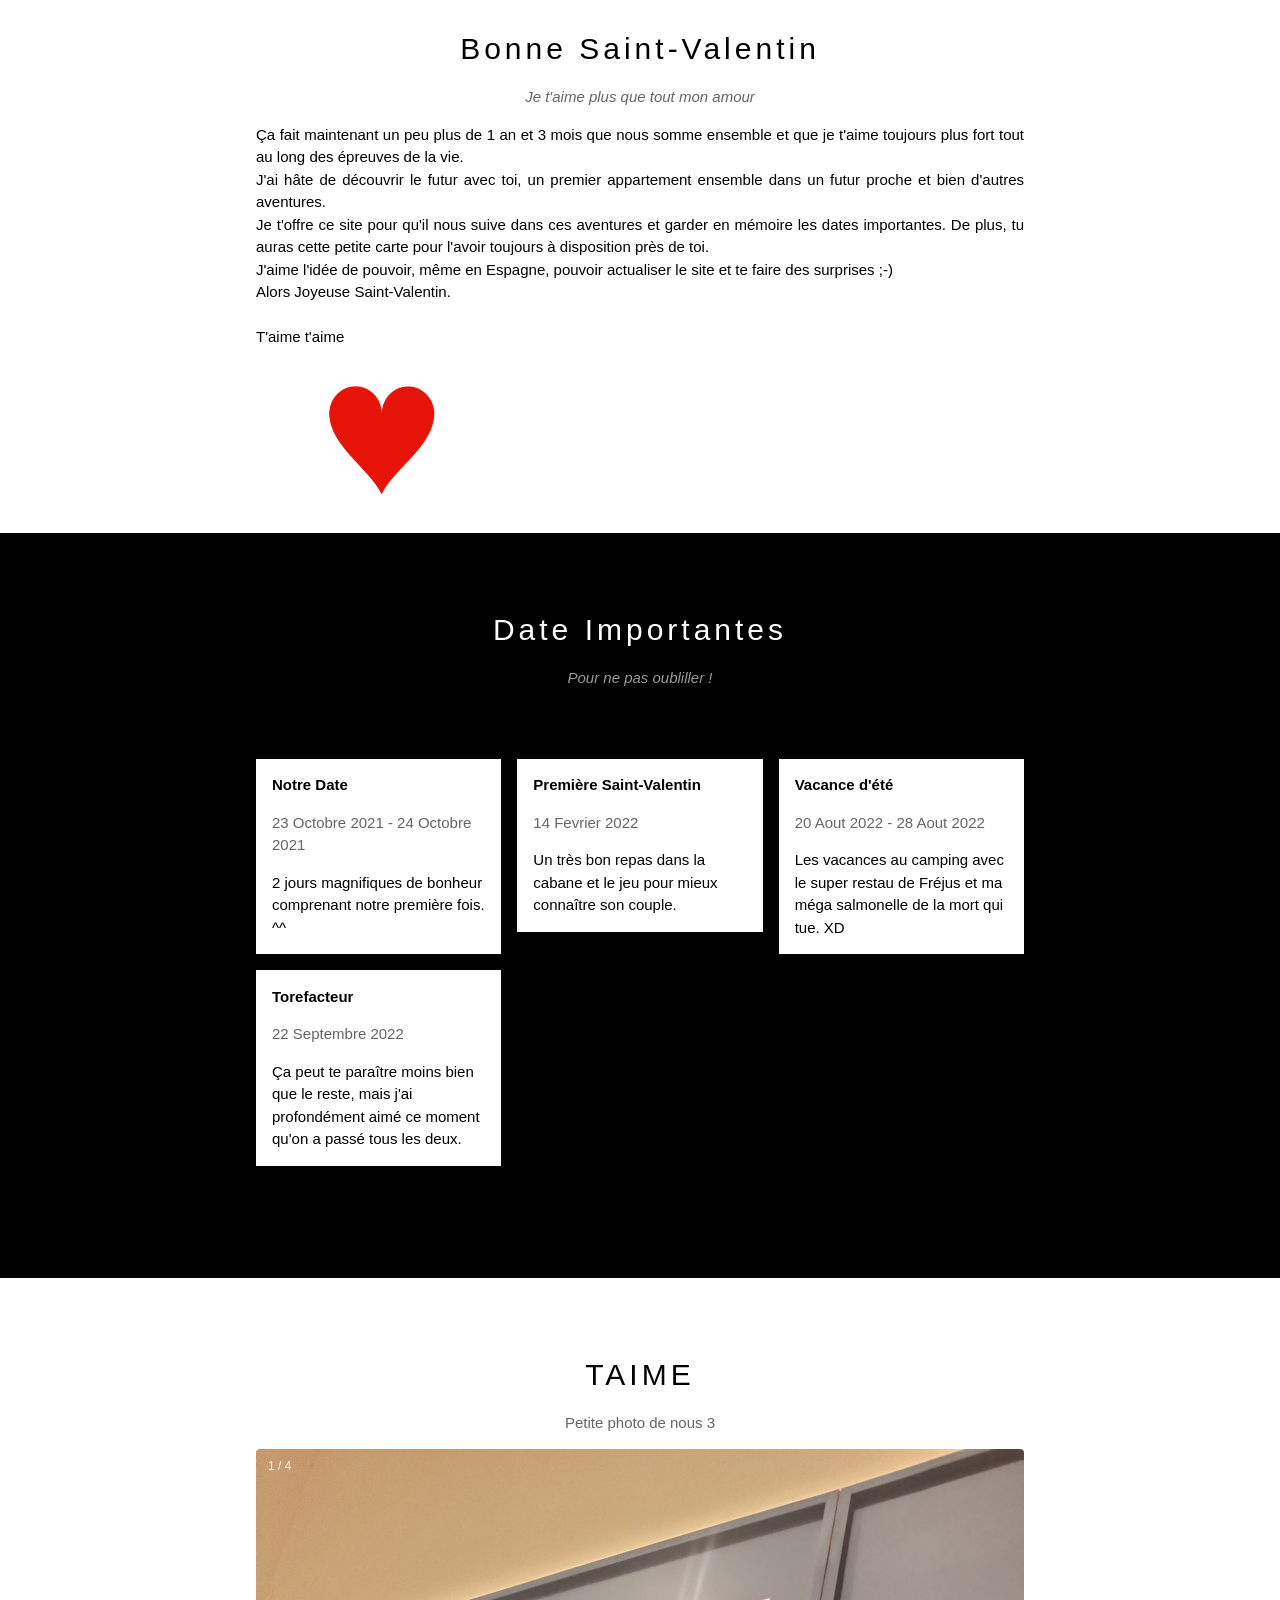
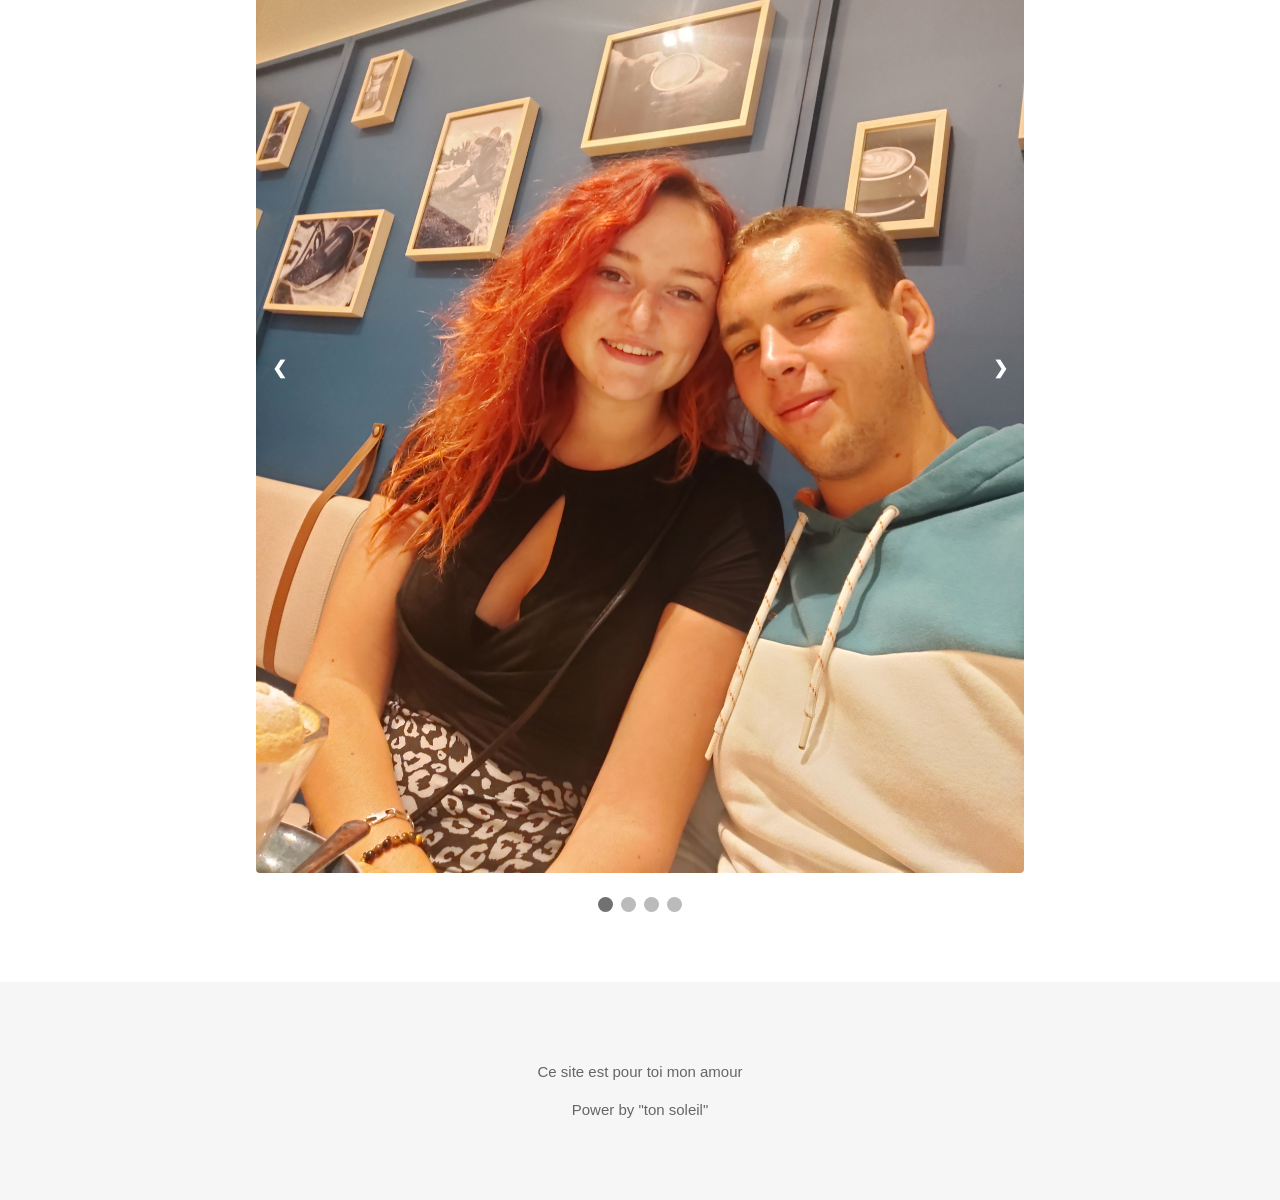
==== index.html @ 82c69081 "start new" ====
<!DOCTYPE html>
  <html lang="en">
    <meta charset="UTF-8">
    <title>Aurore <3</title>
    <meta charset="UTF-8">
    <meta name="viewport" content="width=device-width, initial-scale=1">
    <link rel="stylesheet" href="style.css">
    <link rel="stylesheet" href="https://www.w3schools.com/w3css/4/w3.css">
    <link rel="stylesheet" href="https://fonts.googleapis.com/css?family=Lato">
    <link rel="stylesheet" href="https://cdnjs.cloudflare.com/ajax/libs/font-awesome/4.7.0/css/font-awesome.min.css">
    <script src="index.js"></script>
    <body>
        <!-- The Band Section -->
        <div class="w3-container w3-content w3-center w3-padding-16" style="max-width:800px" id="band">
          <h2 class="w3-wide">Bonne Saint-Valentin</h2>
          <p class="w3-opacity"><i>Je t'aime plus que tout mon amour</i></p>
          <p class="w3-justify">
            Ça fait maintenant un peu plus de 1 an et 3 mois que nous somme ensemble et que je t'aime toujours plus fort tout au long des épreuves de la vie.</br>

            J'ai hâte de découvrir le futur avec toi, un premier appartement ensemble dans un futur proche et bien d'autres aventures.</br>
            
            Je t'offre ce site pour qu'il nous suive dans ces aventures et garder en mémoire les dates importantes. De plus, tu auras cette petite carte pour l'avoir toujours à disposition près de toi.</br>
            
            J'aime l'idée de pouvoir, même en Espagne, pouvoir actualiser le site et te faire des surprises ;-)</br>
            
            Alors Joyeuse Saint-Valentin.</br></br>
            
            T'aime t'aime
          </p>
          <div class="w3-row">
            <div class="w3-third">
              <img src="as-coeur-bal.png" class="w3-round" alt="Image amour" style="width:60%">
            </div>
          </div>
        </div>
      
        <!-- The Tour Section -->
        <div class="w3-black" id="tour">
          <div class="w3-container w3-content w3-padding-64" style="max-width:800px">
            <h2 class="w3-wide w3-center">Date Importantes</h2>
            <p class="w3-opacity w3-center"><i>Pour ne pas oubliller !</i></p><br>

            <div class="w3-row-padding w3-padding-32" style="margin:0 -16px">
              <div class="w3-third w3-margin-bottom">
                <div class="w3-container w3-white">
                  <p><b>Notre Date</b></p>
                  <p class="w3-opacity">23 Octobre 2021 - 24 Octobre 2021</p>
                  <p>2 jours magnifiques de bonheur comprenant notre première fois. ^^</p>
                </div>
              </div>
              <div class="w3-third w3-margin-bottom">
                <div class="w3-container w3-white">
                  <p><b>Première Saint-Valentin</b></p>
                  <p class="w3-opacity">14 Fevrier 2022</p>
                  <p>Un très bon repas dans la cabane et le jeu pour mieux connaître son couple.</p>
                </div>
              </div>
              <div class="w3-third w3-margin-bottom">
                <div class="w3-container w3-white">
                  <p><b>Vacance d'été</b></p>
                  <p class="w3-opacity">20 Aout 2022 - 28 Aout 2022</p>
                  <p>Les vacances au camping avec le super restau de Fréjus et ma méga salmonelle de la mort qui tue. XD</p>
                </div>
              </div>
              <div class="w3-third w3-margin-bottom">
                <div class="w3-container w3-white">
                  <p><b>Torefacteur</b></p>
                  <p class="w3-opacity">22 Septembre 2022</p>
                  <p>Ça peut te paraître moins bien que le reste, mais j'ai profondément aimé ce moment qu'on a passé tous les deux.</p>
                </div>
              </div>
            </div>
          </div>
        </div>
        <!-- love section -->
        
        <div class="w3-container w3-content w3-padding-64" style="max-width:800px" id="contact">
          <h2 class="w3-wide w3-center">TAIME</h2>
          <p class="w3-opacity w3-center">Petite photo de nous 3</p>
          <div class="slideshow-container">

            <div class="mySlides fade">
              <div class="numbertext">1 / 4</div>
              <img src="20220922_133618.jpg" class="w3-round" alt="image nous 3" style="width:100%">
            </div>
            
            <div class="mySlides fade">
              <div class="numbertext">2 / 4</div>
                <img src="20220814_173803.jpg" class="w3-round" alt="image nous 3" style="width:100%">
            </div>
            
            <div class="mySlides fade">
              <div class="numbertext">3 / 4</div>
                <img src="IMG-20220627-WA0007.jpg" class="w3-round" alt="image nous 3" style="width:100%">
            </div>
            
            <div class="mySlides fade">
              <div class="numbertext">4 / 4</div>
                <img src="20211024_081232.jpg" class="w3-round" alt="image nous 3" style="width:100%">
            </div>

            <a class="prev" onclick="plusSlides(-1)">❮</a>
            <a class="next" onclick="plusSlides(1)">❯</a>
            
          </div>
          <br>
            
          <div style="text-align:center">
            <span class="dot" onclick="currentSlide(1)"></span> 
            <span class="dot" onclick="currentSlide(2)"></span> 
            <span class="dot" onclick="currentSlide(3)"></span> 
            <span class="dot" onclick="currentSlide(4)"></span> 
          </div>
        </div> 
        <script>
          let slideIndex = 1;
          showSlides(slideIndex);
          
          function plusSlides(n) {
            showSlides(slideIndex += n);
          }
            
          function currentSlide(n) {
            showSlides(slideIndex = n);
          }
          
          function showSlides(n) {
            let i;
            let slides = document.getElementsByClassName("mySlides");
            let dots = document.getElementsByClassName("dot");
            if (n > slides.length) {slideIndex = 1}    
            if (n < 1) {slideIndex = slides.length}
            for (i = 0; i < slides.length; i++) {
              slides[i].style.display = "none";  
            }
            for (i = 0; i < dots.length; i++) {
              dots[i].className = dots[i].className.replace(" active", "");
            }
            slides[slideIndex-1].style.display = "block";  
            dots[slideIndex-1].className += " active";
          }
        </script>
        
      <!-- End Page Content -->
      </div>
      
      <!-- Footer -->
      <footer class="w3-container w3-padding-64 w3-center w3-opacity w3-light-grey w3-xlarge">
        <p class="w3-medium">Ce site est pour toi mon amour</p>
        <p class="w3-medium">Power by "ton soleil"</p>
      </footer>    
    </body>
  </html>
---- style.css ----
body {
  font-family: "Lato", sans-serif
}
.mySlides {
  display: none
}

* {box-sizing: border-box}
body {font-family: Verdana, sans-serif; margin:0}
.mySlides {display: none}
img {vertical-align: middle;}

/* Slideshow container */
.slideshow-container {
  max-width: 1000px;
  position: relative;
  margin: auto;
}

/* Next & previous buttons */
.prev, .next {
  cursor: pointer;
  position: absolute;
  top: 50%;
  width: auto;
  padding: 16px;
  margin-top: -22px;
  color: white;
  font-weight: bold;
  font-size: 18px;
  transition: 0.6s ease;
  border-radius: 0 3px 3px 0;
  user-select: none;
}

/* Position the "next button" to the right */
.next {
  right: 0;
  border-radius: 3px 0 0 3px;
}

/* On hover, add a black background color with a little bit see-through */
.prev:hover, .next:hover {
  background-color: rgba(0,0,0,0.8);
}

/* Caption text */
.text {
  color: #f2f2f2;
  font-size: 15px;
  padding: 8px 12px;
  position: absolute;
  bottom: 8px;
  width: 100%;
  text-align: center;
}

/* Number text (1/3 etc) */
.numbertext {
  color: #f2f2f2;
  font-size: 12px;
  padding: 8px 12px;
  position: absolute;
  top: 0;
}

/* The dots/bullets/indicators */
.dot {
  cursor: pointer;
  height: 15px;
  width: 15px;
  margin: 0 2px;
  background-color: #bbb;
  border-radius: 50%;
  display: inline-block;
  transition: background-color 0.6s ease;
}

.active, .dot:hover {
  background-color: #717171;
}

/* Fading animation */
.fade {
  animation-name: fade;
  animation-duration: 1.5s;
}

@keyframes fade {
  from {opacity: .4} 
  to {opacity: 1}
}

/* On smaller screens, decrease text size */
@media only screen and (max-width: 300px) {
  .prev, .next,.text {font-size: 11px}
}
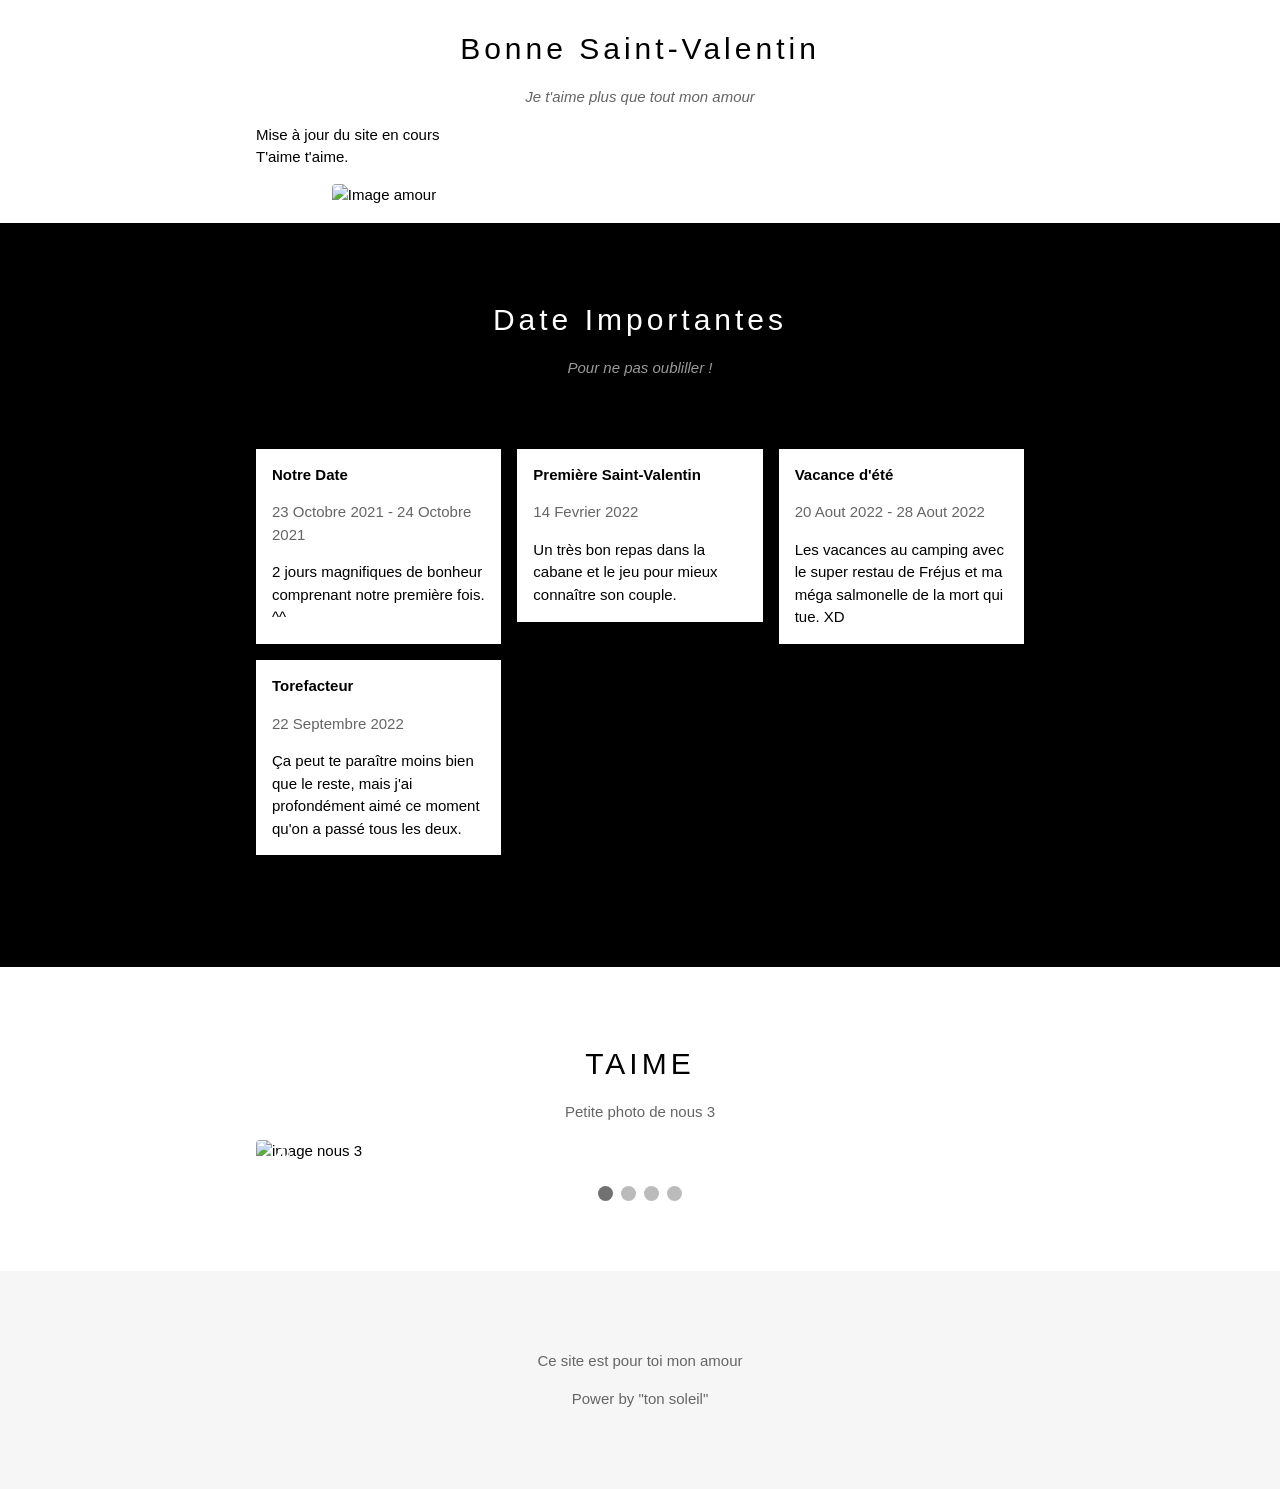
==== commit d6b574bf: "maj" ====
--- a/index.html
+++ b/index.html
@@ -15,21 +15,13 @@
           <h2 class="w3-wide">Bonne Saint-Valentin</h2>
           <p class="w3-opacity"><i>Je t'aime plus que tout mon amour</i></p>
           <p class="w3-justify">
-            Ça fait maintenant un peu plus de 1 an et 3 mois que nous somme ensemble et que je t'aime toujours plus fort tout au long des épreuves de la vie.</br>
-
-            J'ai hâte de découvrir le futur avec toi, un premier appartement ensemble dans un futur proche et bien d'autres aventures.</br>
+            Mise à jour du site en cours</br>
             
-            Je t'offre ce site pour qu'il nous suive dans ces aventures et garder en mémoire les dates importantes. De plus, tu auras cette petite carte pour l'avoir toujours à disposition près de toi.</br>
-            
-            J'aime l'idée de pouvoir, même en Espagne, pouvoir actualiser le site et te faire des surprises ;-)</br>
-            
-            Alors Joyeuse Saint-Valentin.</br></br>
-            
-            T'aime t'aime
+            T'aime t'aime.
           </p>
           <div class="w3-row">
             <div class="w3-third">
-              <img src="as-coeur-bal.png" class="w3-round" alt="Image amour" style="width:60%">
+              <img src="image/as-coeur-bal.png" class="w3-round" alt="Image amour" style="width:60%">
             </div>
           </div>
         </div>
@@ -81,22 +73,22 @@
 
             <div class="mySlides fade">
               <div class="numbertext">1 / 4</div>
-              <img src="20220922_133618.jpg" class="w3-round" alt="image nous 3" style="width:100%">
+              <img src="image/20220922_133618.jpg" class="w3-round" alt="image nous 3" style="width:100%">
             </div>
             
             <div class="mySlides fade">
               <div class="numbertext">2 / 4</div>
-                <img src="20220814_173803.jpg" class="w3-round" alt="image nous 3" style="width:100%">
+                <img src="image/20220814_173803.jpg" class="w3-round" alt="image nous 3" style="width:100%">
             </div>
             
             <div class="mySlides fade">
               <div class="numbertext">3 / 4</div>
-                <img src="IMG-20220627-WA0007.jpg" class="w3-round" alt="image nous 3" style="width:100%">
+                <img src="image/IMG-20220627-WA0007.jpg" class="w3-round" alt="image nous 3" style="width:100%">
             </div>
             
             <div class="mySlides fade">
               <div class="numbertext">4 / 4</div>
-                <img src="20211024_081232.jpg" class="w3-round" alt="image nous 3" style="width:100%">
+                <img src="image/20211024_081232.jpg" class="w3-round" alt="image nous 3" style="width:100%">
             </div>
 
             <a class="prev" onclick="plusSlides(-1)">❮</a>
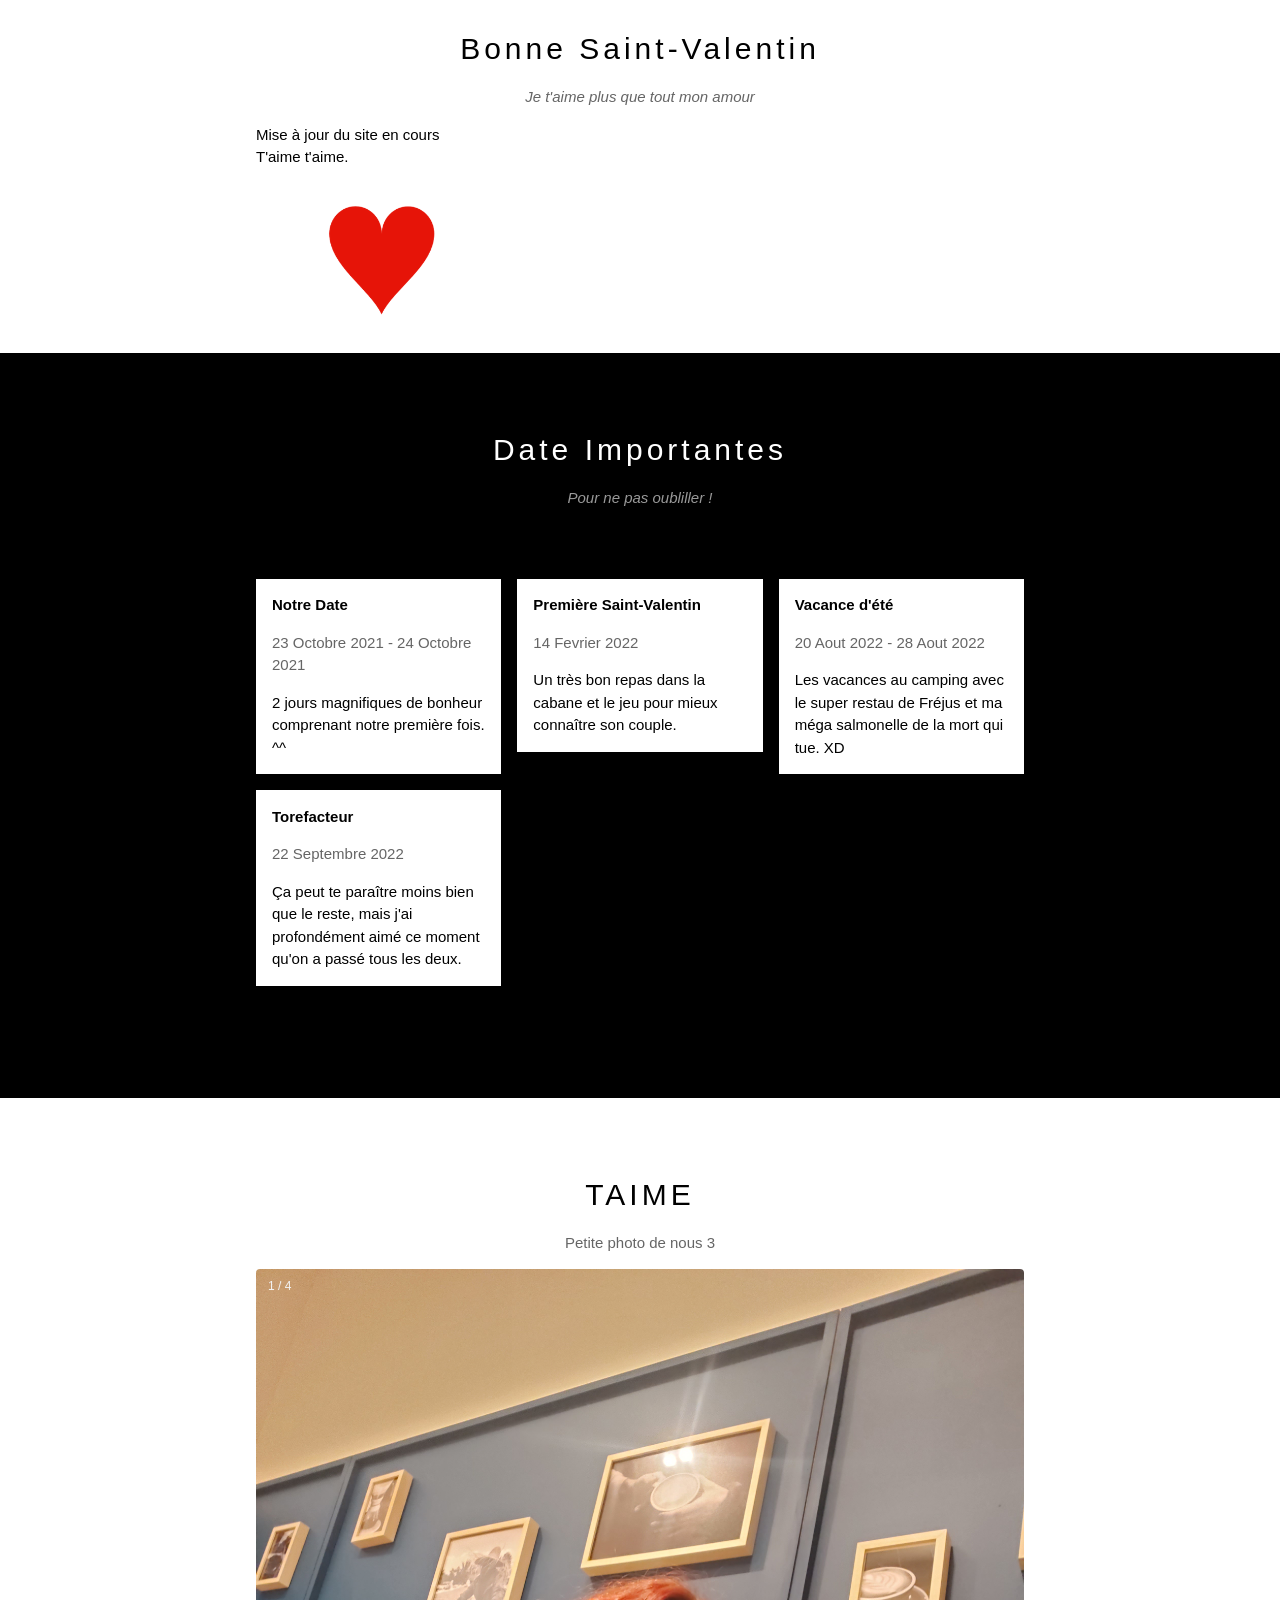
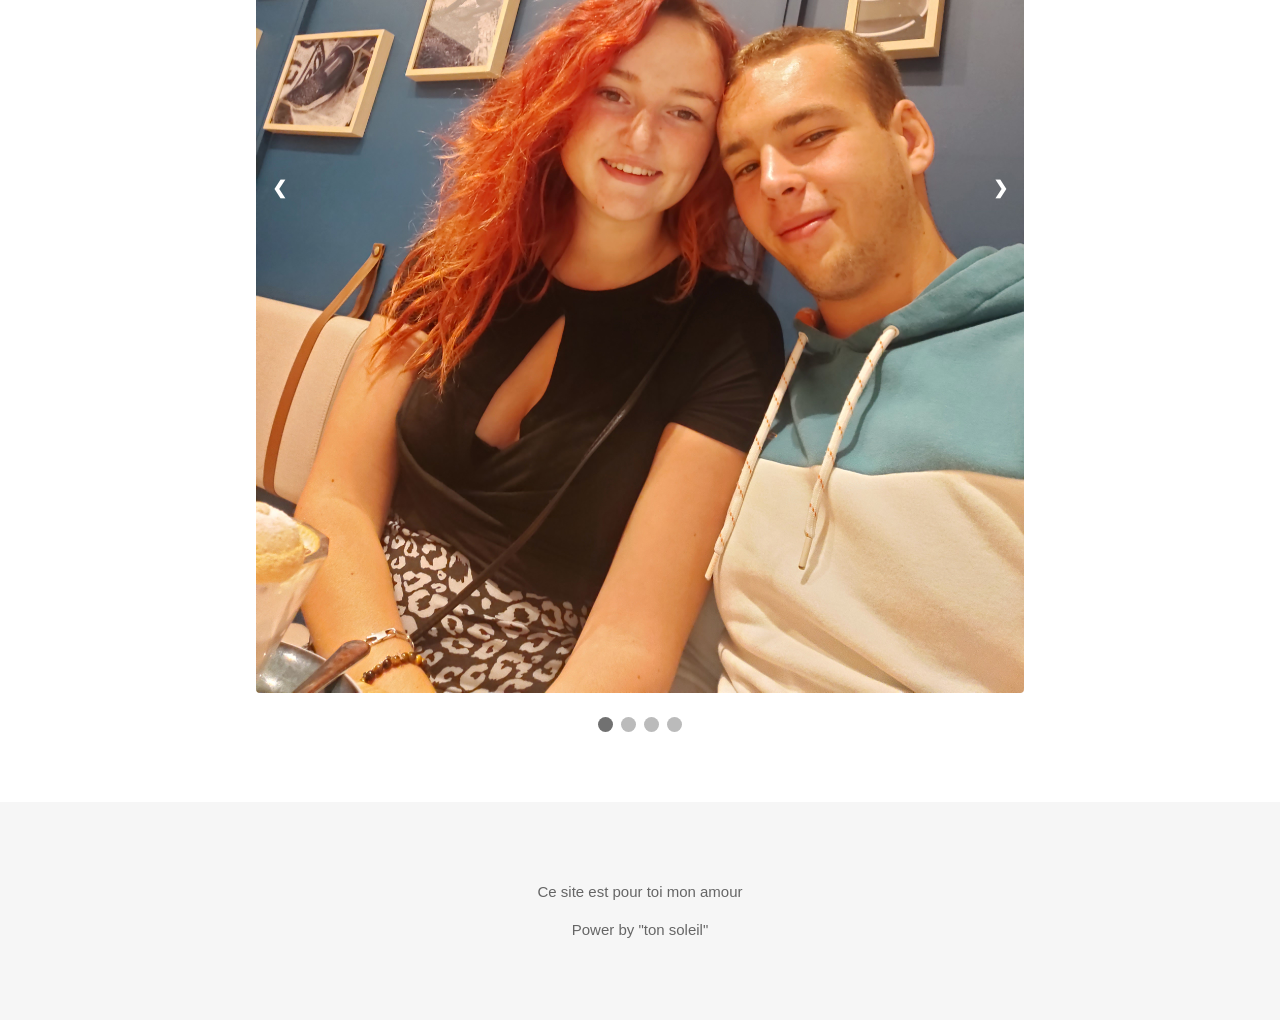
==== commit 38101054: "maj" ====
--- a/index.html
+++ b/index.html
@@ -21,7 +21,7 @@
           </p>
           <div class="w3-row">
             <div class="w3-third">
-              <img src="image/as-coeur-bal.png" class="w3-round" alt="Image amour" style="width:60%">
+              <img src="as-coeur-bal.png" class="w3-round" alt="Image amour" style="width:60%">
             </div>
           </div>
         </div>
@@ -73,22 +73,22 @@
 
             <div class="mySlides fade">
               <div class="numbertext">1 / 4</div>
-              <img src="image/20220922_133618.jpg" class="w3-round" alt="image nous 3" style="width:100%">
+              <img src="20220922_133618.jpg" class="w3-round" alt="image nous 3" style="width:100%">
             </div>
             
             <div class="mySlides fade">
               <div class="numbertext">2 / 4</div>
-                <img src="image/20220814_173803.jpg" class="w3-round" alt="image nous 3" style="width:100%">
+                <img src="20220814_173803.jpg" class="w3-round" alt="image nous 3" style="width:100%">
             </div>
             
             <div class="mySlides fade">
               <div class="numbertext">3 / 4</div>
-                <img src="image/IMG-20220627-WA0007.jpg" class="w3-round" alt="image nous 3" style="width:100%">
+                <img src="IMG-20220627-WA0007.jpg" class="w3-round" alt="image nous 3" style="width:100%">
             </div>
             
             <div class="mySlides fade">
               <div class="numbertext">4 / 4</div>
-                <img src="image/20211024_081232.jpg" class="w3-round" alt="image nous 3" style="width:100%">
+                <img src="20211024_081232.jpg" class="w3-round" alt="image nous 3" style="width:100%">
             </div>
 
             <a class="prev" onclick="plusSlides(-1)">❮</a>
